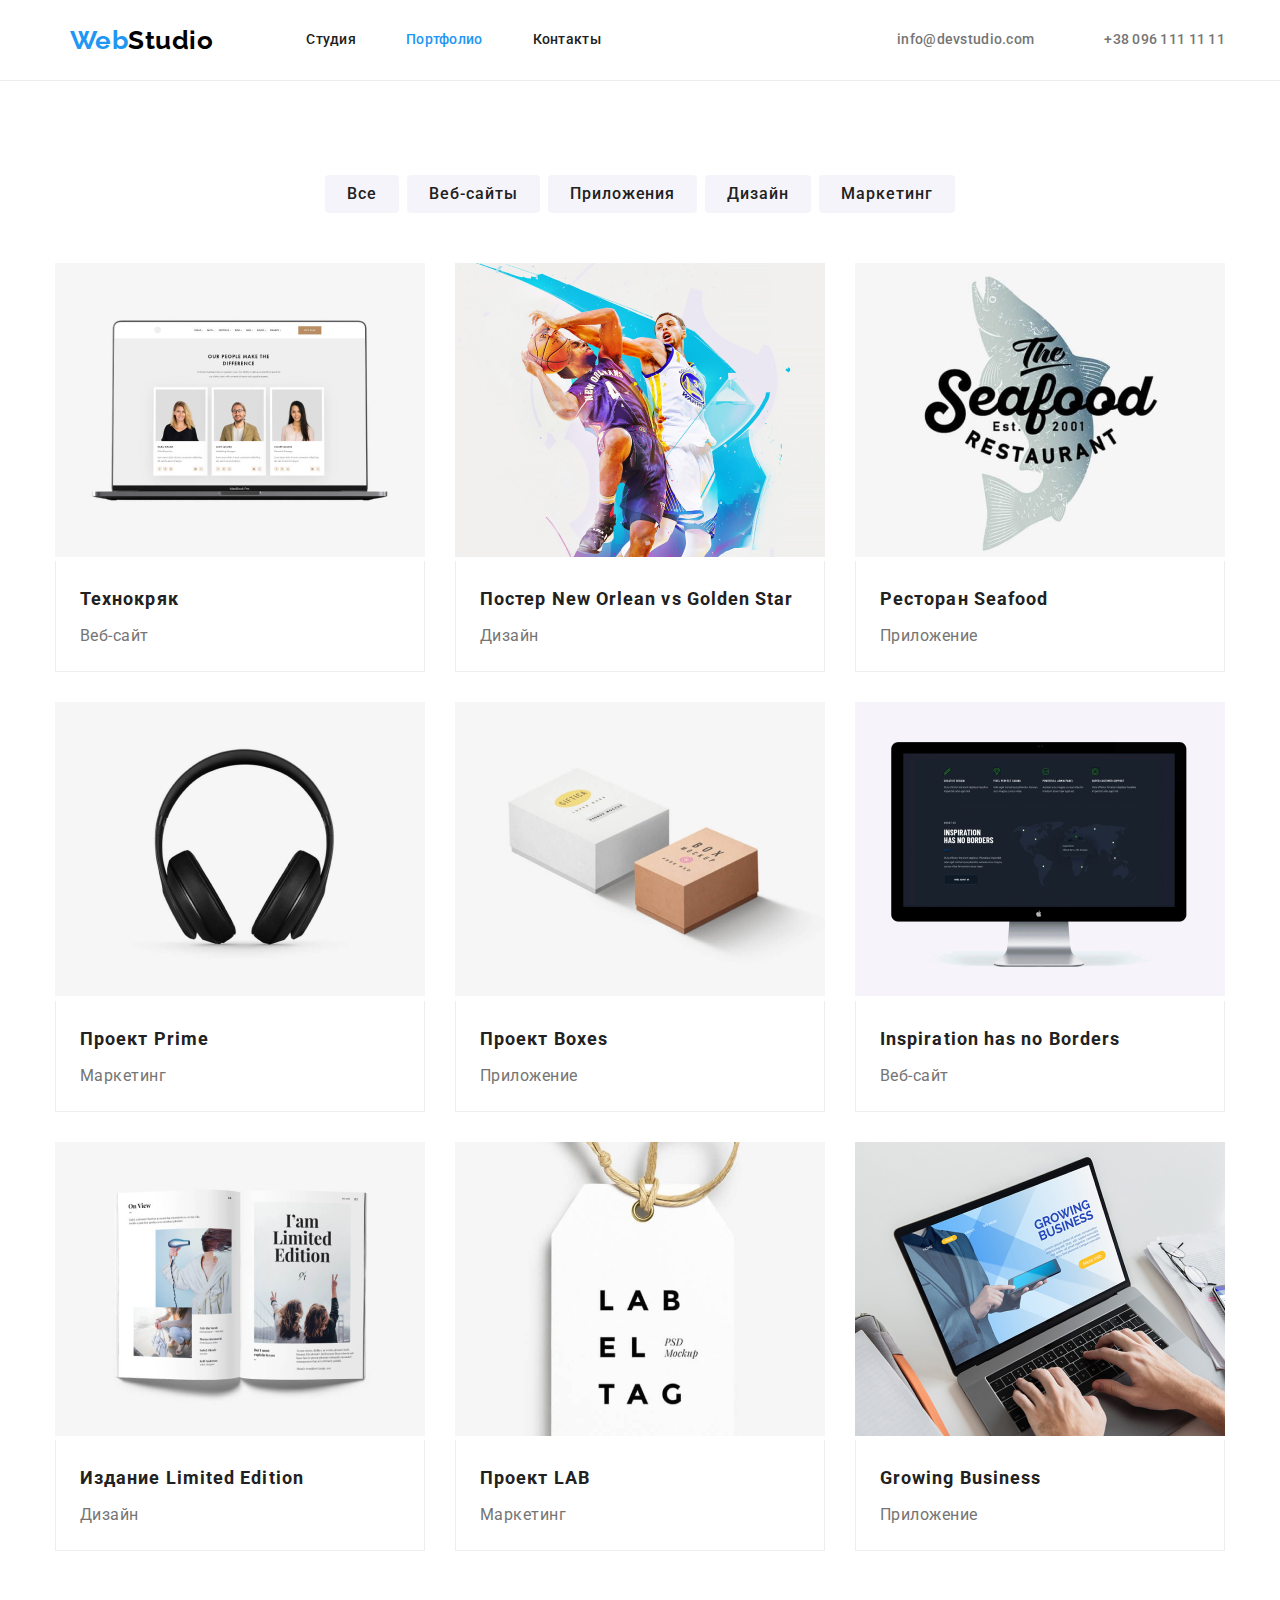
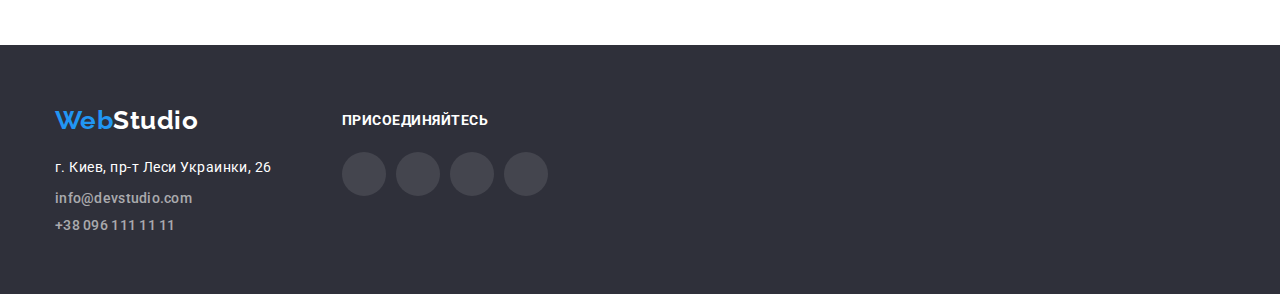
==== portfolio.html @ ff14a5ec "inital commit" ====
<!DOCTYPE html>
<html lang="ru">

<head>
  <meta charset="UTF-8" />
  <meta http-equiv="X-UA-Compatible" content="IE=edge" />
  <meta name="viewport" content="width=device-width, initial-scale=1.0" />
  <title>Portfolio</title>
  <link href="https://fonts.googleapis.com/css2?family=Raleway:wght@700&family=Roboto:wght@400;500;700;900&display=swap"
    rel="stylesheet" />
  <link rel="stylesheet"
    href="https://cdnjs.cloudflare.com/ajax/libs/modern-normalize/1.0.0/modern-normalize.min.css" />
  <link rel="stylesheet" href="./css/styles.css" />
</head>

<body>
  <header>
    <div class="header-line">
      <div class="page-header container">
        <!--main navigation-->
        <nav class="container main-nav">
          <a class="logo" href="./index.html"><span class="logo-first">Web</span><span
              class="logo-second-header">Studio</span></a>
          <ul class="site-nav list">
            <li class="item"><a href="./index.html">Студия</a></li>
            <li class="item"><a class="link current">Портфолио</a></li>
            <li class="item"><a href="">Контакты</a></li>
          </ul>
        </nav>
        <!--contact information-->
        <ul class="container contacts list">
          <li class="contact-info">
            <a class="address-link" href="mailto:info@devstudio.com">
              <svg class="address-icon">
                <use href="./images/photo-icons/sprite.svg#icon-envelope"></use>
              </svg>
              info@devstudio.com</a>
          </li>
          <li class="contact-info">
            <a class="address-link" href="tel:+380961111111">
              <svg class="address-icon-2">
                <use href="./images/photo-icons/sprite.svg#icon-smartphone"></use>
              </svg>
              +38 096 111 11 11</a>
          </li>
        </ul>
      </div>
    </div>
  </header>
  <main>
    <div class="main">
      <!--filter-->
      <section class="section">
        <div class="portfolio container">
          <h2 class="section-title visually-hidden">Фильтр</h2>
          <ul class="filter list">
            <li class="list-title">
              <button type="button" class="button filter">Все</button>
            </li>
            <li class="list-title">
              <button type="button" class="button filter">Веб-сайты</button>
            </li>
            <li class="list-title">
              <button type="button" class="button filter">Приложения</button>
            </li>
            <li class="list-title">
              <button type="button" class="button filter">Дизайн</button>
            </li>
            <li class="list-title">
              <button type="button" class="button filter">Маркетинг</button>
            </li>
          </ul>
          <!--portfolio item-->
          <h2 class="section-title visually-hidden">Портфолио</h2>
          <ul class="portfolio list">
            <li class="portfolio-item">
              <article class="cards-item">
                <a href="" class="cards-link">
                  <div class="cards-img">
                    <img src="./image/portfolio/img1.jpg" alt="фото веб-сайта" width="370" />
                    <div class="box">
                      <h3 class="list-title-portfolio">Технокряк</h3>
                      <p class="portfolio-about">Веб-сайт</p>
                    </div>
                  </div>
                </a>
              </article>
            </li>
            <li class="portfolio-item">
              <article class="cards-item">
                <a href="" class="cards-link">
                  <div class="cards-img">
                    <img src="./image/portfolio/img2.jpg" alt="два баскетболиста" width="370" />
                    <div class="box">
                      <h3 class="list-title-portfolio">
                        Постер New Orlean vs Golden Star
                      </h3>
                      <p class="portfolio-about">Дизайн</p>
                    </div>
                  </div>
                </a>
              </article>
            </li>
            <li class="portfolio-item">
              <article class="cards-item">
                <a href="" class="cards-link">
                  <div class="cards-img">
                    <img src="./image/portfolio/img3.jpg" alt="логотип ресторана" width="370" />
                    <div class="box">
                      <h3 class="list-title-portfolio">Ресторан Seafood</h3>
                      <p class="portfolio-about">Приложение</p>
                    </div>
                  </div>
                </a>
              </article>
            </li>
            <li class="portfolio-item">
              <article class="cards-item">
                <a href="" class="cards-link">
                  <div class="cards-img">
                    <img src="./image/portfolio/img4.jpg" alt="наушники" width="370" />
                    <div class="box">
                      <h3 class="list-title-portfolio">Проект Prime</h3>
                      <p class="portfolio-about">Маркетинг</p>
                    </div>
                  </div>
                </a>
              </article>
            </li>
            <li class="portfolio-item">
              <article class="cards-item">
                <a href="" class="cards-link">
                  <div class="cards-img">
                    <img src="./image/portfolio/img5.jpg" alt="две коробки" width="370" />
                    <div class="box">
                      <h3 class="list-title-portfolio">Проект Boxes</h3>
                      <p class="portfolio-about">Приложение</p>
                    </div>
                  </div>
                </a>
              </article>
            </li>
            <li class="portfolio-item">
              <article class="cards-item">
                <a href="" class="cards-link">
                  <div class="cards-img">
                    <img src="./image/portfolio/img6.jpg" alt="монитор" width="370" />
                    <div class="box">
                      <h3 class="list-title-portfolio">
                        Inspiration has no Borders
                      </h3>
                      <p class="portfolio-about">Веб-сайт</p>
                    </div>
                  </div>
                </a>
              </article>
            </li>
            <li class="portfolio-item">
              <article class="cards-item">
                <a href="" class="cards-link">
                  <div class="cards-img">
                    <img src="./image/portfolio/img7.jpg" alt="рзворот книги" width="370" />
                    <div class="box">
                      <h3 class="list-title-portfolio">
                        Издание Limited Edition
                      </h3>
                      <p class="portfolio-about">Дизайн</p>
                    </div>
                  </div>
                </a>
              </article>
            </li>
            <li class="portfolio-item">
              <article class="cards-item">
                <a href="" class="cards-link">
                  <div class="cards-img">
                    <img src="./image/portfolio/img8.jpg" alt="лейбл" width="370" />
                    <div class="box">
                      <h3 class="list-title-portfolio">Проект LAB</h3>
                      <p class="portfolio-about">Маркетинг</p>
                    </div>
                  </div>
                </a>
              </article>
            </li>
            <li class="portfolio-item">
              <article class="cards-item">
                <a href="" class="cards-link">
                  <div class="cards-img">
                    <img src="./image/portfolio/img9.jpg" alt="человек, работающий за ноутбуком" width="370" />
                    <div class="box">
                      <h3 class="list-title-portfolio">Growing Business</h3>
                      <p class="portfolio-about">Приложение</p>
                    </div>
                  </div>
                </a>
              </article>
            </li>
          </ul>
        </div>
      </section>
    </div>
  </main>
  <footer class="footer">
    <div class="footer-line">
      <div class="footer-address">
        <a class="footer-logo" href="./index.html"><span class="logo-first">Web</span><span
            class="logo-second-footer">Studio</span></a>
        <!--contacts-->
        <address class="address">
          <p class="address-text">г. Киев, пр-т Леси Украинки, 26</p>
          <ul class="list address-item">
            <li class="address-item">
              <a href="mailto:info@devstudio.com">info@devstudio.com</a>
            </li>
            <li class="address-item">
              <a href="tel:+380961111111">+38 096 111 11 11</a>
            </li>
          </ul>
        </address>
      </div>
      <div class="footer-social-icons">
        <h3 class="title-icons">ПРИСОЕДИНЯЙТЕСЬ</h3>
        <ul class="social-icons list">
          <li class="social-icons-item">
            <a href="" class="footer-social-icons-link" target="_blank" rel="noopener noreferrer">
              <svg class="footer-social-icons-svg">
                <use href="./images/photo-icons/sprite.svg#icon-instagram"></use>
              </svg>
            </a>
          </li>
          <li class="social-icons-item">
            <a href="" class="footer-social-icons-link" target="_blank" rel="noopener noreferrer">
              <svg class="footer-social-icons-svg">
                <use href="./images/photo-icons/sprite.svg#icon-twitter"></use>
              </svg>
            </a>
          </li>
          <li class="social-icons-item">
            <a href="" class="footer-social-icons-link" target="_blank" rel="noopener noreferrer">
              <svg class="footer-social-icons-svg">
                <use href="./images/photo-icons/sprite.svg#icon-facebook"></use>
              </svg>
            </a>
          </li>
          <li class="social-icons-item">
            <a href="" class="footer-social-icons-link" target="_blank" rel="noopener noreferrer">
              <svg class="footer-social-icons-svg">
                <use href="./images/photo-icons/sprite.svg#icon-linkedin"></use>
              </svg>
            </a>
          </li>
        </ul>
      </div>
    </div>
  </footer>
</body>

</html>
---- css/styles.css ----
:root {
  --title-text-color: #212121;
  --primary-text-color: #757575;
  --accent-color: #2196f3;
  --primary-white-color: #fff;
  --primary-black-color: #000;
  --primary-background-color: #2f303a;
  --secondary-backgound: #f5f4fa;
}
html {
  box-sizing: border-box;
}
*,
*::before,
*::after {
  box-sizing: inherit;
}

body {
  color: var(--primary-text-color);
  font-family: Roboto, sans-serif;
  letter-spacing: 0.03em;
}
.visually-hidden {
  position: absolute !important;
  clip: rect(1px 1px 1px 1px);
  clip: rect(1px 1px 1px 1px);
  padding: 0 !important;
  border: 0 !important;
  height: 1px !important;
  width: 1px !important;
  overflow: hidden;
}
.container {
  width: 1200px;
  padding-left: 15px;
  padding-right: 15px;
  margin-left: auto;
  margin-right: auto;
}
/* Утилит */
.list {
  padding: 0;
  margin: 0;
  list-style: none;
}
/* logo */
.logo {
  display: block;
  font-family: Raleway, cursive;
  font-weight: 700;
  font-size: 26px;
  line-height: 1.19;
  text-decoration: none;
}
.logo-first {
  color: var(--accent-color);
}
.logo-second-header {
  color: var(--primary-black-color);
}
.logo-second-footer {
  color: var(--primary-white-color);
}
/* page header */
.header-line {
  background-color: var(--primary-white-color);
}
.page-header {
  display: flex;
  background-color: var(--primary-white-color);
}

.page-header .container {
  display: flex;
  align-items: center;
  justify-content: flex-end;
}
.main-nav {
  display: flex;
  justify-content: flex-start;
}

/* site nav */
.site-nav {
  display: flex;
  margin-left: 93px;
  margin-right: 33px;
}
.site-nav .item:not(:last-child) {
  margin-right: 50px;
}
.site-nav a {
  display: block;
  padding-top: 32px;
  padding-bottom: 32px;
  color: var(--title-text-color);
  font-style: normal;
  font-weight: 500;
  font-size: 14px;
  line-height: 1.14;
  letter-spacing: 0.02em;
  text-decoration: none;
}
.site-nav a:hover,
.site-nav a:focus {
  color: var(--accent-color);
}
.site-nav.list.address > a {
  margin-bottom: 9px;
}
.site-nav .link.current {
  color: var(--accent-color);
}
.contacts {
  display: flex;
}
.address-link {
  display: flex;
  padding-top: 32px;
  padding-bottom: 32px;
  color: var(--primary-text-color);
  font-weight: 500;
  font-size: 14px;
  line-height: 1.14;
  letter-spacing: 0.02em;
  text-decoration: none;
  align-items: center;
  justify-content: center;
}
.contacts a:hover,
.contacts a:focus {
  color: var(--accent-color);
}
.contact-info:not(:last-child) {
  margin-right: 50px;
}
.address-icon {
  width: 16px;
  height: 12px;
  margin-right: 10px;
  fill: rgba(117, 117, 117, 1);
  stroke: currentColor;
}
.address-icon-2 {
  width: 10px;
  height: 16px;
  margin-right: 10px;
  fill: rgba(117, 117, 117, 1);
  stroke: currentColor;
}
.main {
  border-top: 1px solid rgba(236, 236, 236, 1);
}
/* hero */
.hero-section {
  max-width: 1600px;
  height: 600px;
  margin-right: auto;
  margin-left: auto;
  padding-top: 200px;
  padding-bottom: 200px;
  background-image: linear-gradient(
      to right,
      rgba(47, 48, 58, 0.4),
      rgba(47, 48, 58, 0.4)
    ),
    url(../images/main-page/Img-hero.jpg);
  background-color: var(--primary-background-color);
  background-size: cover;
  text-align: center;
}
.hero-title {
  margin-top: 0;
  margin-bottom: 30px;
  color: var(--primary-white-color);
  font-weight: 900;
  font-size: 44px;
  line-height: 1.36;
  letter-spacing: 0.06em;
  text-transform: uppercase;
}
/* button */
.button {
  border-radius: 4px;
  padding: 10px 32px;
  color: var(--primary-white-color);
  background-color: var(--accent-color);
  font-family: Roboto;
  font-weight: 700;
  font-size: 16px;
  line-height: 1.87;
  letter-spacing: 0.06em;
  cursor: pointer;
  border: none;
}
.button.primary {
  color: var(--primary-white-color);
  background-color: var(--accent-color);
  border-color: var(--accent-color);
  font-family: Roboto;
}
.button.filter {
  padding: 6px 22px;
  background-color: var(--secondary-backgound);
  color: var(--title-text-color);
  font-weight: 500;
  font-size: 16px;
  line-height: 1.62;
  font-family: Roboto;
}
.button.filter:hover,
.button.filter:focus {
  background-color: var(--accent-color);
  color: var(--primary-white-color);
  border-color: var(--accent-color);
  box-shadow: 0px 2px 2px 0px rgba(0, 0, 0, 0.12);
  box-shadow: 0px 1px 2px 0px rgba(0, 0, 0, 0.08);
  box-shadow: 0px 3px 1px 0px rgba(0, 0, 0, 0.1);
}
/* section */
.section {
  padding-top: 94px;
  padding-bottom: 94px;
  justify-content: center;
}
.section-employments {
  padding-top: 0;
  padding-bottom: 94px;
}
.section.team {
  padding-top: 94px;
  padding-bottom: 94px;
  margin-bottom: 0;
  background-color: var(--secondary-backgound);
}
.title {
  margin-top: 0;
  margin-bottom: 10px;
}
.section-title {
  margin-top: 0;
  color: var(--title-text-color);
  font-weight: 700;
  font-size: 36px;
  line-height: 1.17;
  text-align: center;
  margin-bottom: 50px;
}
/* skills */
.skills .title {
  color: var(--title-text-color);
  font-weight: 700;
  font-size: 14px;
  line-height: 1.14;
  text-transform: uppercase;
}
.necessary-skills {
  font-size: 14px;
  line-height: 1.71;
}
.skills {
  display: flex;
}
.skills p {
  margin-top: 0;
  margin-bottom: 0;
}
.skills-item {
  width: 270px;
}
.skills-item:not(:last-child) {
  margin-right: 30px;
}
.skills-item-img {
  display: flex;
  justify-content: center;
  align-items: center;
  width: 270px;
  height: 120px;
  margin-bottom: 30px;
  background-color: var(--secondary-backgound);
  border-radius: 4px;
}
.skills-item-svg {
  color: var(--title-text-color);
}
/* emplouments*/
.employments {
  display: flex;
  justify-content: center;
}
.employments-item:not(:last-child) {
  margin-right: 30px;
  width: 370px;
}
/* team */
.team-about {
  margin-bottom: 16px;
  font-size: 16px;
  line-height: 1.19;
}
.list-title {
  margin-top: 0;
  color: var(--title-text-color);
  font-weight: 500;
  font-size: 16px;
  line-height: 1.19;
}
.team .list {
  display: flex;
  justify-content: center;
}
.team-item:not(:last-child) {
  margin-right: 30px;
}
.team-item {
  background-color: var(--primary-white-color);
  box-shadow: 0px 4px 4px 0px rgba(0, 0, 0, 0.25);
}
.team-text {
  padding: 30px;
  text-align: center;
}
.social-icons {
  display: inline-flex;
}
.social-icons-item:not(:last-child) {
  margin-right: 10px;
}
.social-icons-link {
  display: flex;
  align-items: center;
  justify-content: center;
  width: 44px;
  height: 44px;
  border-radius: 50%;
  background-color: var(--primary-white-color);
}
.social-icons-link:hover .social-icons-svg,
.social-icons-link:focus .social-icons-svg {
  width: 20px;
  height: 20px;
  fill: rgba(255, 255, 255, 1);
  background: rgba(33, 150, 243, 1);
}
.social-icons-link:hover,
.social-icons-link:focus {
  width: 44px;
  height: 44px;
  border-radius: 50%;
  background: rgba(33, 150, 243, 1);
}
.social-icons-svg {
  width: 20px;
  height: 20px;
  fill: #afb1b8;
}

/* our clients */
.our-clients {
  display: flex;
  align-items: center;
  justify-content: center;
}
.our-clients-item {
  width: 170px;
  height: 92px;
  border: 1px solid #afb1b8;
  border-radius: 4px;
}
.our-clients-position {
  display: flex;
  justify-content: center;
  align-items: center;
  width: 170px;
  height: 92px;
}
.our-clients-svg {
  width: 106px;
  height: 60px;
  fill: rgba(175, 177, 184, 1);
}
.our-clients-item:not(:last-child) {
  margin-right: 30px;
}
.our-clients-position:hover .our-clients-svg,
.our-clients-position:focus .our-clients-svg {
  fill: rgba(33, 150, 243, 1);
}
.our-clients-position:hover {
  border: 1px solid rgba(33, 150, 243, 1);
}
/* footer nav */
.footer-logo {
  display: block;
  margin-bottom: 20px;
  font-family: Raleway, cursive;
  font-weight: 700;
  font-size: 26px;
  line-height: 1.19;
  text-decoration: none;
}
.address-text {
  color: var(--primary-white-color);
  font-style: normal;
  margin-top: 20px;
  margin-bottom: 9px;
  font-family: Roboto;
  font-size: 14px;
  line-height: 1.7;
}
.address a {
  padding-top: 0;
  padding-bottom: 0pt;
  margin-left: 0;
  color: rgba(255, 255, 255, 0.6);
  font-style: normal;
  font-weight: 500;
  font-size: 14px;
  line-height: 1.14;
  letter-spacing: 0.02em;
  text-decoration: none;
}
.address-item:not(:last-child) {
  margin-bottom: 9px;
}
.address a:hover,
.address a:focus {
  color: var(--accent-color);
}
.footer {
  background-color: var(--primary-background-color);
}
.footer-line {
  width: 1200px;
  padding-left: 15px;
  padding-right: 15px;
  padding-top: 60px;
  padding-bottom: 60px;
  margin-right: auto;
  margin-left: auto;
  display: flex;
}
.footer-address {
  margin-right: 70px;
}
.title-icons {
  margin-top: 0;
  margin-bottom: 20px;
  padding-top: 8px;
  padding-bottom: 3px;
  font-weight: bold;
  font-size: 14px;
  line-height: 1.14;
  text-transform: uppercase;
  color: var(--primary-white-color);
}
.footer-social-icons-svg {
  width: 20px;
  height: 20px;
  fill: var(--primary-white-color);
}
.footer-social-icons-link {
  display: flex;
  align-items: center;
  justify-content: center;
  width: 44px;
  height: 44px;
  border-radius: 50%;
  background-color: rgba(255, 255, 255, 0.1);
}
.footer-social-icons-link:hover .footer-social-icons-svg,
.footer-social-icons-link:focus .footer-social-icons-svg {
  width: 20px;
  height: 20px;
  fill: rgba(255, 255, 255, 1);
  background: rgba(33, 150, 243, 1);
}
.footer-social-icons-link:hover,
.footer-social-icons-link:focus {
  width: 44px;
  height: 44px;
  border-radius: 50%;
  background: rgba(33, 150, 243, 1);
}

/* portfolio */
.list-title-portfolio {
  color: var(--title-text-color);
  font-weight: 700;
  font-size: 18px;
  line-height: 2;
  letter-spacing: 0.06em;
}
.portfolio-about {
  font-size: 16px;
  line-height: 1.87;
  color: var(--primary-text-color);
}
.section.portfolio {
  margin-bottom: 94px;
  background-color: #e5e5e5;
}
.filter.list {
  display: flex;
  margin-bottom: 50px;
}
.filter.list .list-title:not(:last-child) {
  margin-right: 8px;
}

.portfolio.list img {
  margin-bottom: 0px;
}
.portfolio.list h3 {
  margin-top: 0;
  margin-bottom: 4px;
}
.portfolio.list p {
  margin-top: 0;
  margin-bottom: 0;
}
.portfolio {
  display: flex;
  flex-wrap: wrap;
  justify-content: center;
}
.cards-item {
}
.cards-link {
  display: inline-block;
  text-decoration: none;
}
.cards-img {
}
.portfolio-item {
  width: 370px;
  margin-right: 30px;
  margin-bottom: 30px;
}
.cards-link:hover,
.cards-link:focus {
  box-shadow: 0px 4px 4px 0px rgba(0, 0, 0, 0.25);
}
.portfolio-item:nth-child(3n) {
  margin-right: 0;
}
.portfolio-item:nth-last-child(-n + 3) {
  margin-bottom: 0;
}
.box {
  border-bottom: 1px solid rgba(238, 238, 238, 1);
  border-left: 1px solid rgba(238, 238, 238, 1);
  border-right: 1px solid rgba(238, 238, 238, 1);
  box-sizing: border-box;
  padding: 20px 24px;
}
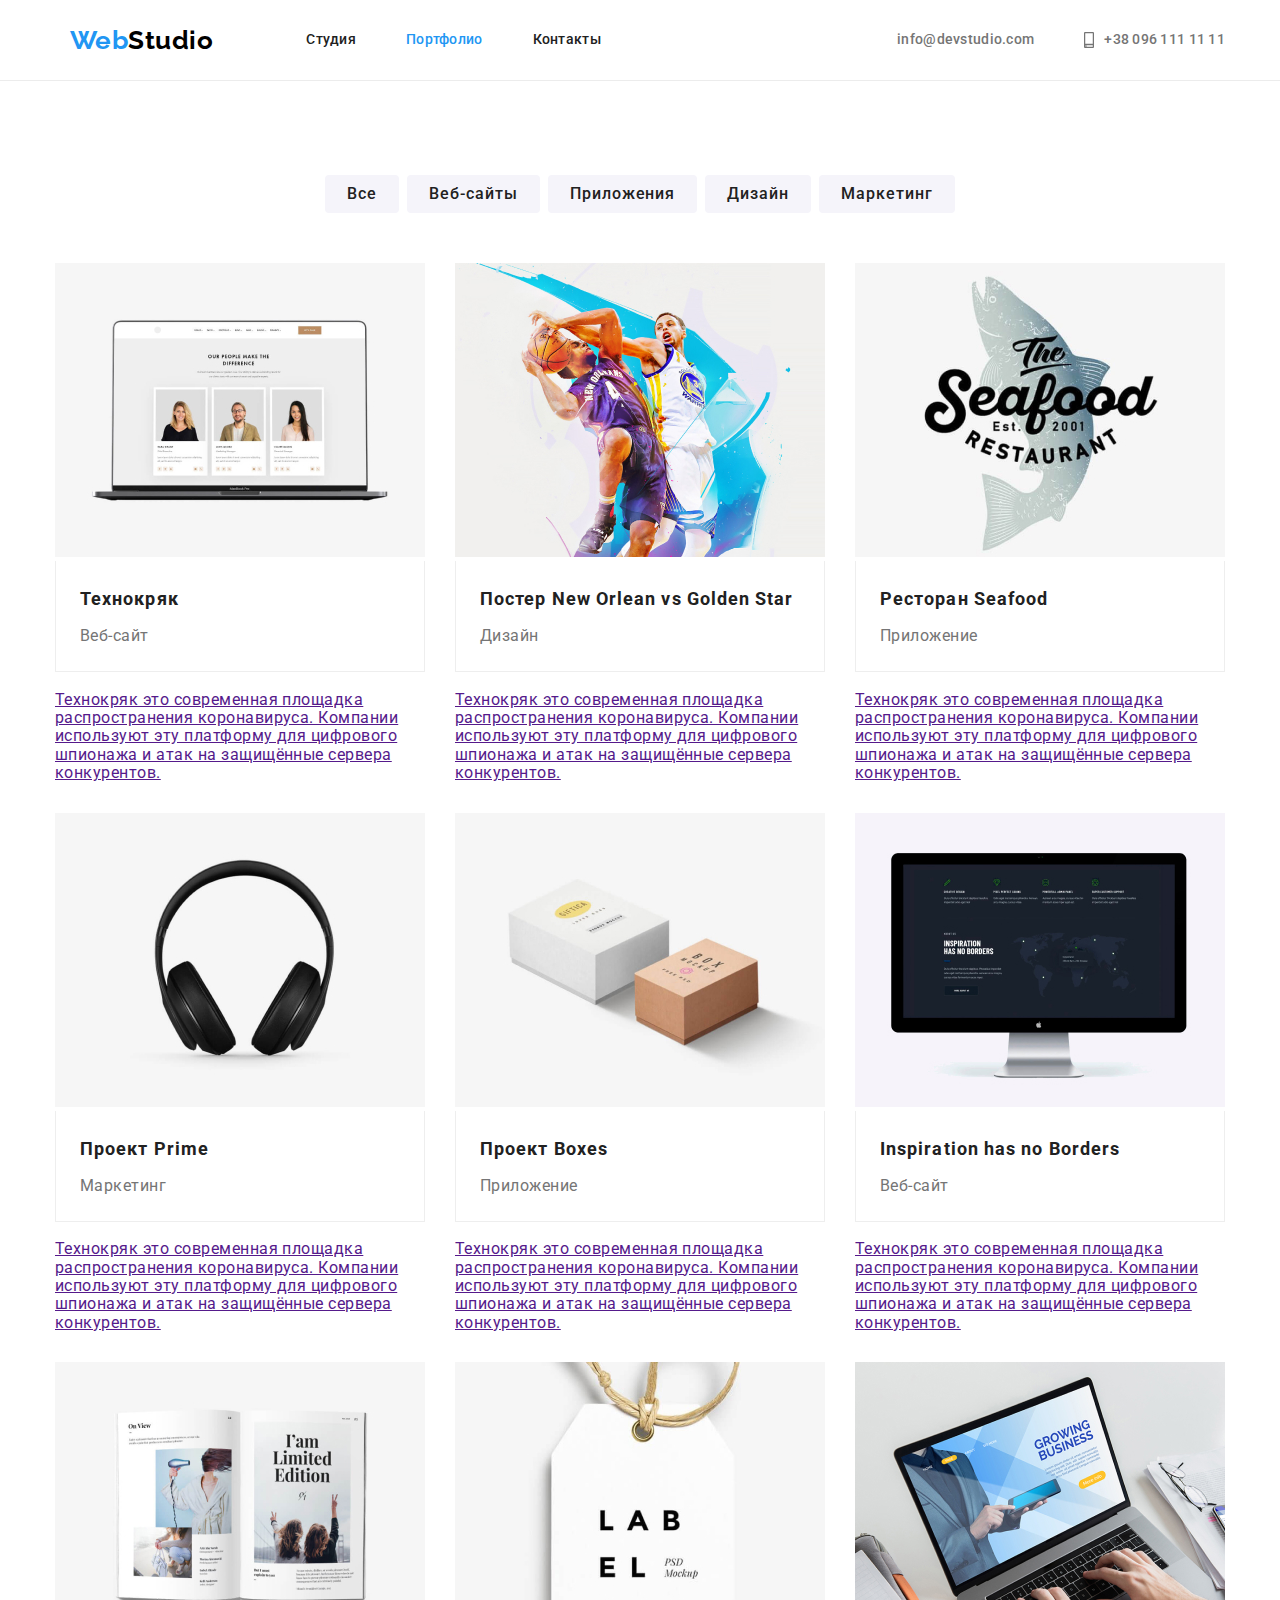
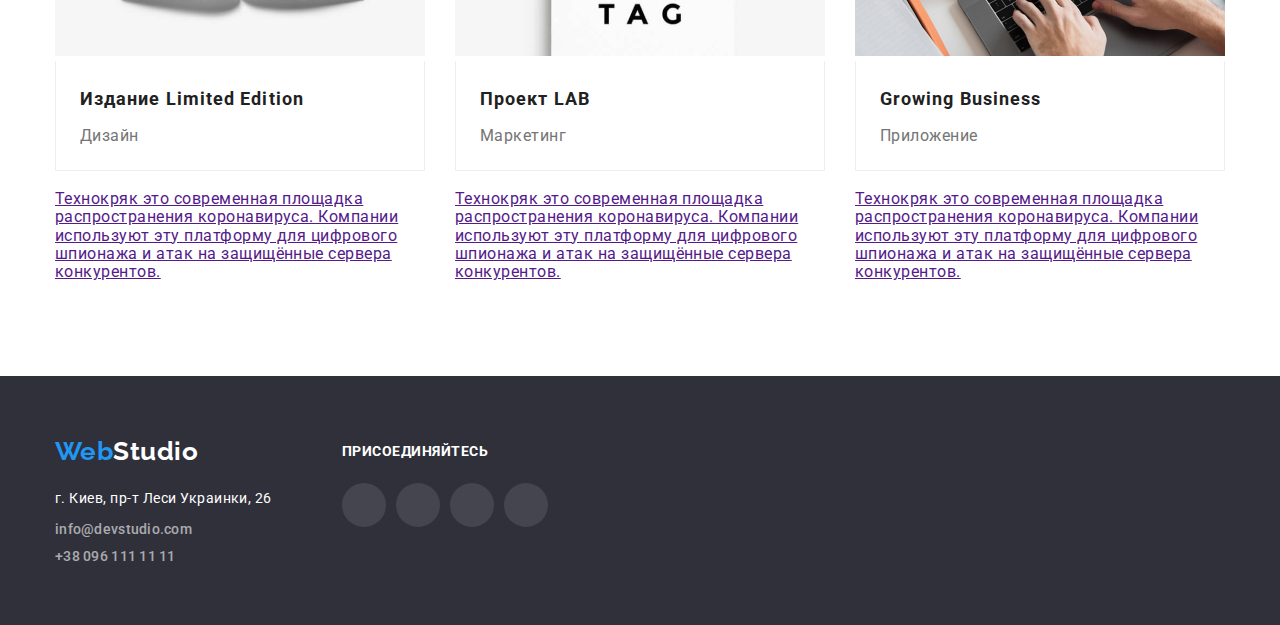
==== commit f10b5e7b: "commit" ====
--- a/portfolio.html
+++ b/portfolio.html
@@ -32,14 +32,14 @@
           <li class="contact-info">
             <a class="address-link" href="mailto:info@devstudio.com">
               <svg class="address-icon">
-                <use href="./images/photo-icons/sprite.svg#icon-envelope"></use>
+                <use href="./image/photo-icons/sprite.svg#icon-envelope"></use>
               </svg>
               info@devstudio.com</a>
           </li>
           <li class="contact-info">
             <a class="address-link" href="tel:+380961111111">
               <svg class="address-icon-2">
-                <use href="./images/photo-icons/sprite.svg#icon-smartphone"></use>
+                <use href="./image/photo-icons/sprite.svg#icon-smartphone"></use>
               </svg>
               +38 096 111 11 11</a>
           </li>
@@ -75,30 +75,54 @@
           <ul class="portfolio list">
             <li class="portfolio-item">
               <article class="cards-item">
-                <a href="" class="cards-link">
-                  <div class="cards-img">
-                    <img src="./image/portfolio/img1.jpg" alt="фото веб-сайта" width="370" />
+                <div class="article">
+                  <a href="" class="cards-link">
+                    <div class="cards-img">
+                      <img src="./image/portfolio/img1.jpg" alt="фото веб-сайта" width="370" />
+                    </div>
                     <div class="box">
                       <h3 class="list-title-portfolio">Технокряк</h3>
                       <p class="portfolio-about">Веб-сайт</p>
                     </div>
-                  </div>
-                </a>
-              </article>
-            </li>
-            <li class="portfolio-item">
-              <article class="cards-item">
-                <a href="" class="cards-link">
-                  <div class="cards-img">
-                    <img src="./image/portfolio/img2.jpg" alt="два баскетболиста" width="370" />
+                    <div class="portfolio-about-discription">
+                      <a href="" class="portfolio-about-link">
+                        <p class="portfolio-about-text">
+                          Технокряк это современная площадка распространения
+                          коронавируса. Компании используют эту платформу для
+                          цифрового шпионажа и атак на защищённые сервера
+                          конкурентов.
+                        </p>
+                      </a>
+                    </div>
+                  </a>
+                </div>
+              </article>
+            </li>
+            <li class="portfolio-item">
+              <article class="cards-item">
+                <div class="article">
+                  <a href="" class="cards-link">
+                    <div class="cards-img">
+                      <img src="./image/portfolio/img2.jpg" alt="два баскетболиста" width="370" />
+                    </div>
                     <div class="box">
                       <h3 class="list-title-portfolio">
                         Постер New Orlean vs Golden Star
                       </h3>
                       <p class="portfolio-about">Дизайн</p>
                     </div>
-                  </div>
-                </a>
+                    <div class="portfolio-about-discription">
+                      <a href="" class="portfolio-about-link">
+                        <p class="portfolio-about-text">
+                          Технокряк это современная площадка распространения
+                          коронавируса. Компании используют эту платформу для
+                          цифрового шпионажа и атак на защищённые сервера
+                          конкурентов.
+                        </p>
+                      </a>
+                    </div>
+                  </a>
+                </div>
               </article>
             </li>
             <li class="portfolio-item">
@@ -106,10 +130,20 @@
                 <a href="" class="cards-link">
                   <div class="cards-img">
                     <img src="./image/portfolio/img3.jpg" alt="логотип ресторана" width="370" />
-                    <div class="box">
-                      <h3 class="list-title-portfolio">Ресторан Seafood</h3>
-                      <p class="portfolio-about">Приложение</p>
-                    </div>
+                  </div>
+                  <div class="box">
+                    <h3 class="list-title-portfolio">Ресторан Seafood</h3>
+                    <p class="portfolio-about">Приложение</p>
+                  </div>
+                  <div class="portfolio-about-discription">
+                    <a href="" class="portfolio-about-link">
+                      <p class="portfolio-about-text">
+                        Технокряк это современная площадка распространения
+                        коронавируса. Компании используют эту платформу для
+                        цифрового шпионажа и атак на защищённые сервера
+                        конкурентов.
+                      </p>
+                    </a>
                   </div>
                 </a>
               </article>
@@ -119,10 +153,20 @@
                 <a href="" class="cards-link">
                   <div class="cards-img">
                     <img src="./image/portfolio/img4.jpg" alt="наушники" width="370" />
-                    <div class="box">
-                      <h3 class="list-title-portfolio">Проект Prime</h3>
-                      <p class="portfolio-about">Маркетинг</p>
-                    </div>
+                  </div>
+                  <div class="box">
+                    <h3 class="list-title-portfolio">Проект Prime</h3>
+                    <p class="portfolio-about">Маркетинг</p>
+                  </div>
+                  <div class="portfolio-about-discription">
+                    <a href="" class="portfolio-about-link">
+                      <p class="portfolio-about-text">
+                        Технокряк это современная площадка распространения
+                        коронавируса. Компании используют эту платформу для
+                        цифрового шпионажа и атак на защищённые сервера
+                        конкурентов.
+                      </p>
+                    </a>
                   </div>
                 </a>
               </article>
@@ -132,10 +176,20 @@
                 <a href="" class="cards-link">
                   <div class="cards-img">
                     <img src="./image/portfolio/img5.jpg" alt="две коробки" width="370" />
-                    <div class="box">
-                      <h3 class="list-title-portfolio">Проект Boxes</h3>
-                      <p class="portfolio-about">Приложение</p>
-                    </div>
+                  </div>
+                  <div class="box">
+                    <h3 class="list-title-portfolio">Проект Boxes</h3>
+                    <p class="portfolio-about">Приложение</p>
+                  </div>
+                  <div class="portfolio-about-discription">
+                    <a href="" class="portfolio-about-link">
+                      <p class="portfolio-about-text">
+                        Технокряк это современная площадка распространения
+                        коронавируса. Компании используют эту платформу для
+                        цифрового шпионажа и атак на защищённые сервера
+                        конкурентов.
+                      </p>
+                    </a>
                   </div>
                 </a>
               </article>
@@ -145,12 +199,22 @@
                 <a href="" class="cards-link">
                   <div class="cards-img">
                     <img src="./image/portfolio/img6.jpg" alt="монитор" width="370" />
-                    <div class="box">
-                      <h3 class="list-title-portfolio">
-                        Inspiration has no Borders
-                      </h3>
-                      <p class="portfolio-about">Веб-сайт</p>
-                    </div>
+                  </div>
+                  <div class="box">
+                    <h3 class="list-title-portfolio">
+                      Inspiration has no Borders
+                    </h3>
+                    <p class="portfolio-about">Веб-сайт</p>
+                  </div>
+                  <div class="portfolio-about-discription">
+                    <a href="" class="portfolio-about-link">
+                      <p class="portfolio-about-text">
+                        Технокряк это современная площадка распространения
+                        коронавируса. Компании используют эту платформу для
+                        цифрового шпионажа и атак на защищённые сервера
+                        конкурентов.
+                      </p>
+                    </a>
                   </div>
                 </a>
               </article>
@@ -160,12 +224,22 @@
                 <a href="" class="cards-link">
                   <div class="cards-img">
                     <img src="./image/portfolio/img7.jpg" alt="рзворот книги" width="370" />
-                    <div class="box">
-                      <h3 class="list-title-portfolio">
-                        Издание Limited Edition
-                      </h3>
-                      <p class="portfolio-about">Дизайн</p>
-                    </div>
+                  </div>
+                  <div class="box">
+                    <h3 class="list-title-portfolio">
+                      Издание Limited Edition
+                    </h3>
+                    <p class="portfolio-about">Дизайн</p>
+                  </div>
+                  <div class="portfolio-about-discription">
+                    <a href="" class="portfolio-about-link">
+                      <p class="portfolio-about-text">
+                        Технокряк это современная площадка распространения
+                        коронавируса. Компании используют эту платформу для
+                        цифрового шпионажа и атак на защищённые сервера
+                        конкурентов.
+                      </p>
+                    </a>
                   </div>
                 </a>
               </article>
@@ -175,10 +249,20 @@
                 <a href="" class="cards-link">
                   <div class="cards-img">
                     <img src="./image/portfolio/img8.jpg" alt="лейбл" width="370" />
-                    <div class="box">
-                      <h3 class="list-title-portfolio">Проект LAB</h3>
-                      <p class="portfolio-about">Маркетинг</p>
-                    </div>
+                  </div>
+                  <div class="box">
+                    <h3 class="list-title-portfolio">Проект LAB</h3>
+                    <p class="portfolio-about">Маркетинг</p>
+                  </div>
+                  <div class="portfolio-about-discription">
+                    <a href="" class="portfolio-about-link">
+                      <p class="portfolio-about-text">
+                        Технокряк это современная площадка распространения
+                        коронавируса. Компании используют эту платформу для
+                        цифрового шпионажа и атак на защищённые сервера
+                        конкурентов.
+                      </p>
+                    </a>
                   </div>
                 </a>
               </article>
@@ -188,10 +272,20 @@
                 <a href="" class="cards-link">
                   <div class="cards-img">
                     <img src="./image/portfolio/img9.jpg" alt="человек, работающий за ноутбуком" width="370" />
-                    <div class="box">
-                      <h3 class="list-title-portfolio">Growing Business</h3>
-                      <p class="portfolio-about">Приложение</p>
-                    </div>
+                  </div>
+                  <div class="box">
+                    <h3 class="list-title-portfolio">Growing Business</h3>
+                    <p class="portfolio-about">Приложение</p>
+                  </div>
+                  <div class="portfolio-about-discription">
+                    <a href="" class="portfolio-about-link">
+                      <p class="portfolio-about-text">
+                        Технокряк это современная площадка распространения
+                        коронавируса. Компании используют эту платформу для
+                        цифрового шпионажа и атак на защищённые сервера
+                        конкурентов.
+                      </p>
+                    </a>
                   </div>
                 </a>
               </article>
@@ -225,28 +319,28 @@
           <li class="social-icons-item">
             <a href="" class="footer-social-icons-link" target="_blank" rel="noopener noreferrer">
               <svg class="footer-social-icons-svg">
-                <use href="./images/photo-icons/sprite.svg#icon-instagram"></use>
+                <use href="./image/photo-icons/sprite.svg#icon-instagram"></use>
               </svg>
             </a>
           </li>
           <li class="social-icons-item">
             <a href="" class="footer-social-icons-link" target="_blank" rel="noopener noreferrer">
               <svg class="footer-social-icons-svg">
-                <use href="./images/photo-icons/sprite.svg#icon-twitter"></use>
+                <use href="./image/photo-icons/sprite.svg#icon-twitter"></use>
               </svg>
             </a>
           </li>
           <li class="social-icons-item">
             <a href="" class="footer-social-icons-link" target="_blank" rel="noopener noreferrer">
               <svg class="footer-social-icons-svg">
-                <use href="./images/photo-icons/sprite.svg#icon-facebook"></use>
+                <use href="./image/photo-icons/sprite.svg#icon-facebook"></use>
               </svg>
             </a>
           </li>
           <li class="social-icons-item">
             <a href="" class="footer-social-icons-link" target="_blank" rel="noopener noreferrer">
               <svg class="footer-social-icons-svg">
-                <use href="./images/photo-icons/sprite.svg#icon-linkedin"></use>
+                <use href="./image/photo-icons/sprite.svg#icon-linkedin"></use>
               </svg>
             </a>
           </li>
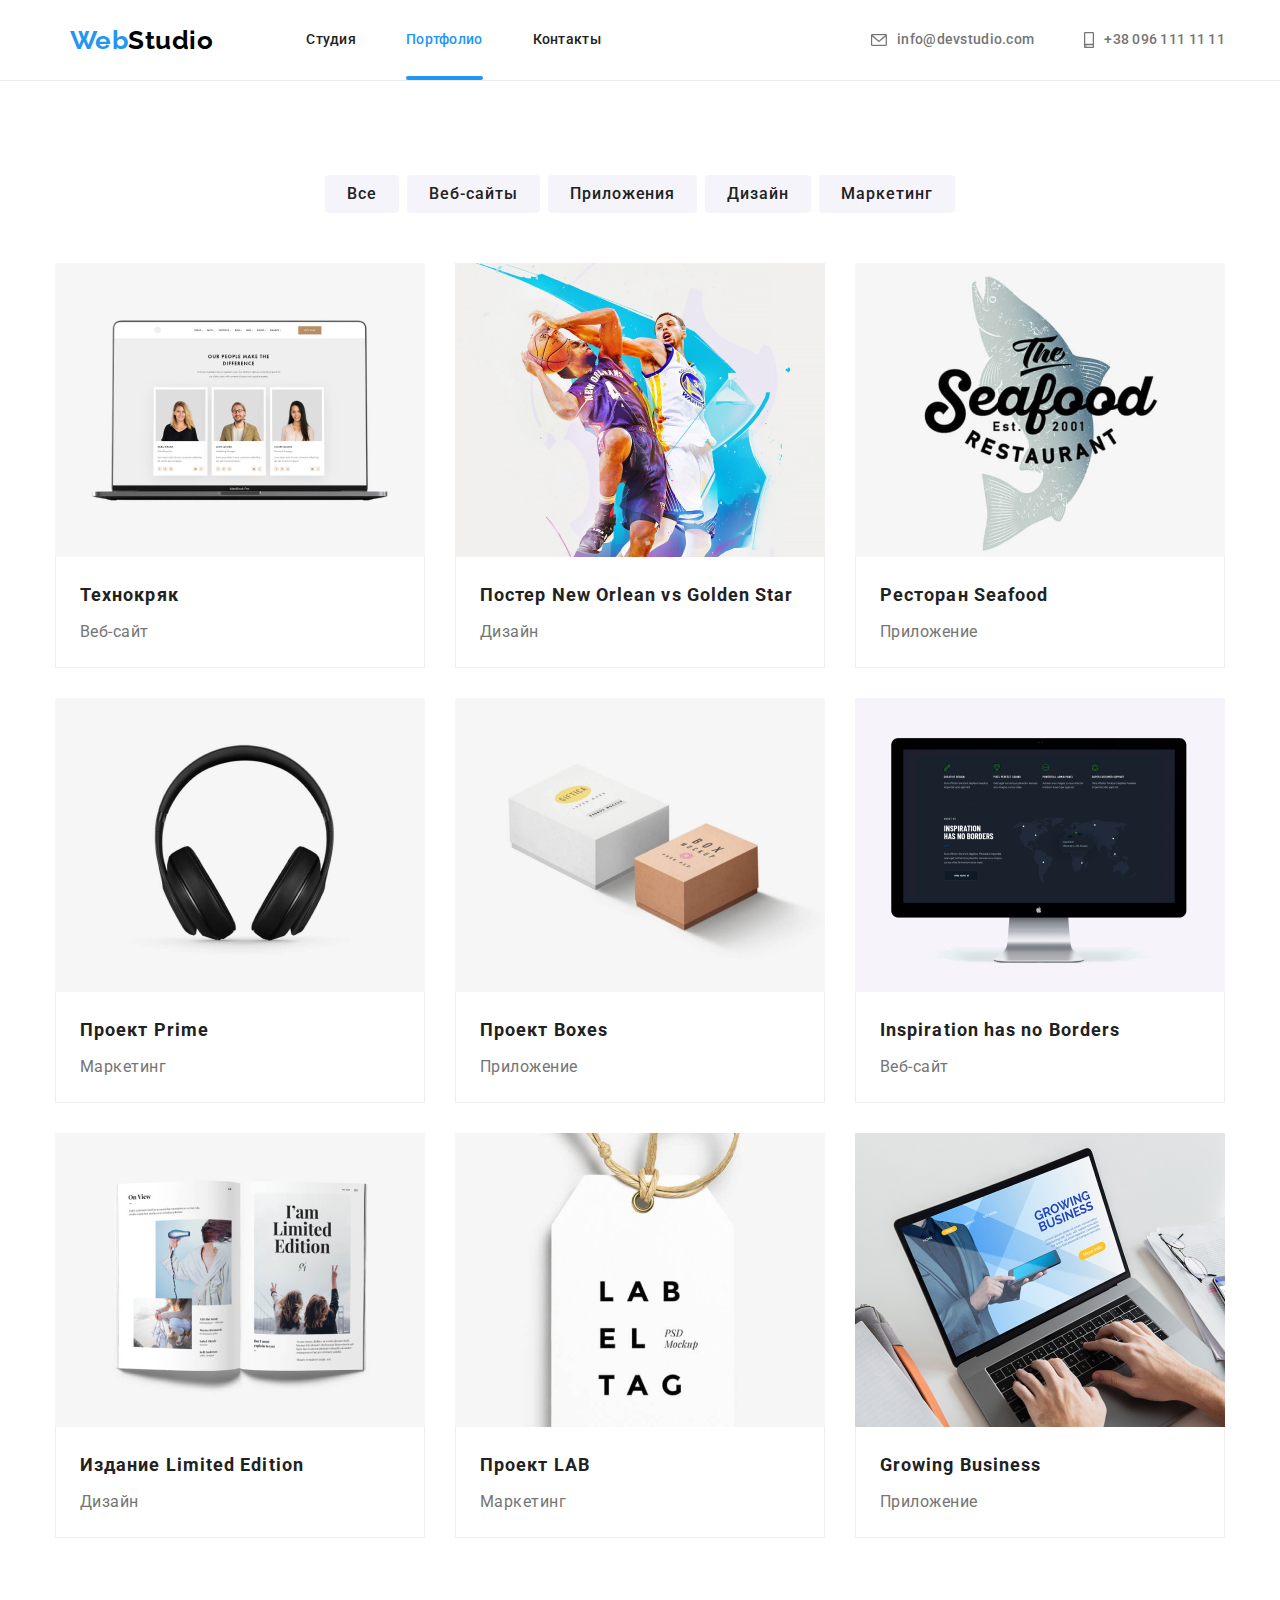
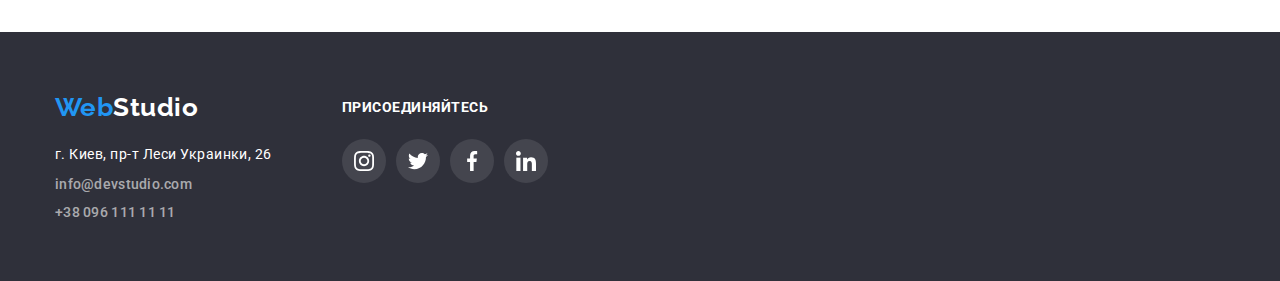
==== commit eb177a12: "commit sprite 2" ====
--- a/portfolio.html
+++ b/portfolio.html
@@ -32,7 +32,7 @@
           <li class="contact-info">
             <a class="address-link" href="mailto:info@devstudio.com">
               <svg class="address-icon">
-                <use href="./image/photo-icons/sprite.svg#icon-envelope"></use>
+                <use href="./image/photo-icons/sprite.svg#icon-envelope-hover"></use>
               </svg>
               info@devstudio.com</a>
           </li>
@@ -319,28 +319,28 @@
           <li class="social-icons-item">
             <a href="" class="footer-social-icons-link" target="_blank" rel="noopener noreferrer">
               <svg class="footer-social-icons-svg">
-                <use href="./image/photo-icons/sprite.svg#icon-instagram"></use>
+                <use href="./image/photo-icons/sprite.svg#icon-instagram-2"></use>
               </svg>
             </a>
           </li>
           <li class="social-icons-item">
             <a href="" class="footer-social-icons-link" target="_blank" rel="noopener noreferrer">
               <svg class="footer-social-icons-svg">
-                <use href="./image/photo-icons/sprite.svg#icon-twitter"></use>
+                <use href="./image/photo-icons/sprite.svg#icon-twitter-1"></use>
               </svg>
             </a>
           </li>
           <li class="social-icons-item">
             <a href="" class="footer-social-icons-link" target="_blank" rel="noopener noreferrer">
               <svg class="footer-social-icons-svg">
-                <use href="./image/photo-icons/sprite.svg#icon-facebook"></use>
+                <use href="./image/photo-icons/sprite.svg#icon-facebook-1"></use>
               </svg>
             </a>
           </li>
           <li class="social-icons-item">
             <a href="" class="footer-social-icons-link" target="_blank" rel="noopener noreferrer">
               <svg class="footer-social-icons-svg">
-                <use href="./image/photo-icons/sprite.svg#icon-linkedin"></use>
+                <use href="./image/photo-icons/sprite.svg#icon-linkedin-1"></use>
               </svg>
             </a>
           </li>
--- a/css/styles.css
+++ b/css/styles.css
@@ -101,6 +101,7 @@
   line-height: 1.14;
   letter-spacing: 0.02em;
   text-decoration: none;
+  transition: color 250ms cubic-bezier(0.4, 0, 0.2, 1);
 }
 .site-nav a:hover,
 .site-nav a:focus {
@@ -111,6 +112,20 @@
 }
 .site-nav .link.current {
   color: var(--accent-color);
+}
+.link.current {
+  position: relative;
+}
+.link.current::after {
+  content: "";
+  position: absolute;
+  bottom: 0;
+  left: 0;
+  display: block;
+  width: 100%;
+  height: 4px;
+  background-color: var(--accent-color);
+  border-radius: 2px;
 }
 .contacts {
   display: flex;
@@ -127,6 +142,9 @@
   text-decoration: none;
   align-items: center;
   justify-content: center;
+}
+.contacts a {
+  transition: color 250ms cubic-bezier(0.4, 0, 0.2, 1);
 }
 .contacts a:hover,
 .contacts a:focus {
@@ -165,7 +183,7 @@
       rgba(47, 48, 58, 0.4),
       rgba(47, 48, 58, 0.4)
     ),
-    url(../images/main-page/Img-hero.jpg);
+    url(../image/studia/Img-01.jpg);
   background-color: var(--primary-background-color);
   background-size: cover;
   text-align: center;
@@ -194,6 +212,27 @@
   cursor: pointer;
   border: none;
 }
+.button-close-imput {
+  position: relative;
+}
+.button-close {
+  position: absolute;
+  top: 8px;
+  right: 8px;
+  display: flex;
+  align-items: center;
+  justify-content: center;
+  box-sizing: border-box;
+  border: 1px solid rgba(0, 0, 0, 0.1);
+  border-radius: 50%;
+  width: 30px;
+  height: 30px;
+  background-color: var(--primary-white-color);
+}
+.button-close-svg {
+  fill: var(--primary-black-color);
+  cursor: pointer;
+}
 .button.primary {
   color: var(--primary-white-color);
   background-color: var(--accent-color);
@@ -208,6 +247,7 @@
   font-size: 16px;
   line-height: 1.62;
   font-family: Roboto;
+  transition: background-color 250ms cubic-bezier(0.4, 0, 0.2, 1);
 }
 .button.filter:hover,
 .button.filter:focus {
@@ -294,6 +334,29 @@
   margin-right: 30px;
   width: 370px;
 }
+.employments-item {
+  display: flex;
+  position: relative;
+}
+.employments-about {
+  display: flex;
+  justify-content: center;
+  align-items: center;
+  position: absolute;
+  bottom: 0;
+  left: 0;
+  width: 100%;
+  height: 70px;
+  background: rgba(47, 48, 58, 0.8);
+}
+.employments-about-text {
+  font-weight: bold;
+  font-size: 14px;
+  line-height: 1.14;
+  text-align: center;
+  text-transform: uppercase;
+  color: var(--primary-white-color);
+}
 /* team */
 .team-about {
   margin-bottom: 16px;
@@ -336,6 +399,7 @@
   height: 44px;
   border-radius: 50%;
   background-color: var(--primary-white-color);
+  transition: background-color 250ms cubic-bezier(0.4, 0, 0.2, 1);
 }
 .social-icons-link:hover .social-icons-svg,
 .social-icons-link:focus .social-icons-svg {
@@ -351,6 +415,9 @@
   border-radius: 50%;
   background: rgba(33, 150, 243, 1);
 }
+.social-icons-link .social-icons-svg {
+  transition: transform 250ms cubic-bezier(0.4, 0, 0.2, 1);
+}
 .social-icons-svg {
   width: 20px;
   height: 20px;
@@ -375,11 +442,13 @@
   align-items: center;
   width: 170px;
   height: 92px;
+  transition: transform 250ms cubic-bezier(0.4, 0, 0.2, 1);
 }
 .our-clients-svg {
   width: 106px;
   height: 60px;
   fill: rgba(175, 177, 184, 1);
+  transition: fill 250ms cubic-bezier(0.4, 0, 0.2, 1);
 }
 .our-clients-item:not(:last-child) {
   margin-right: 30px;
@@ -390,6 +459,7 @@
 }
 .our-clients-position:hover {
   border: 1px solid rgba(33, 150, 243, 1);
+  border-radius: 4px;
 }
 /* footer nav */
 .footer-logo {
@@ -421,6 +491,7 @@
   line-height: 1.14;
   letter-spacing: 0.02em;
   text-decoration: none;
+  transition: color 250ms cubic-bezier(0.4, 0, 0.2, 1);
 }
 .address-item:not(:last-child) {
   margin-bottom: 9px;
@@ -469,23 +540,31 @@
   height: 44px;
   border-radius: 50%;
   background-color: rgba(255, 255, 255, 0.1);
-}
+  transition: background-color 250ms cubic-bezier(0.4, 0, 0.2, 1);
+}
+.footer-social-icons-link .footer-social-icons-svg {
+  transition: background-color 250ms cubic-bezier(0.4, 0, 0.2, 1);
+}
+
 .footer-social-icons-link:hover .footer-social-icons-svg,
 .footer-social-icons-link:focus .footer-social-icons-svg {
   width: 20px;
   height: 20px;
   fill: rgba(255, 255, 255, 1);
-  background: rgba(33, 150, 243, 1);
+  background-color: rgba(33, 150, 243, 1);
 }
 .footer-social-icons-link:hover,
 .footer-social-icons-link:focus {
   width: 44px;
   height: 44px;
   border-radius: 50%;
-  background: rgba(33, 150, 243, 1);
+  background-color: rgba(33, 150, 243, 1);
 }
 
 /* portfolio */
+.article {
+  display: flex;
+}
 .list-title-portfolio {
   color: var(--title-text-color);
   font-weight: 700;
@@ -511,7 +590,7 @@
 }
 
 .portfolio.list img {
-  margin-bottom: 0px;
+  margin-bottom: 0;
 }
 .portfolio.list h3 {
   margin-top: 0;
@@ -529,19 +608,24 @@
 .cards-item {
 }
 .cards-link {
-  display: inline-block;
+  display: block;
   text-decoration: none;
 }
+.cards-link {
+}
 .cards-img {
-}
+  display: flex;
+}
+
 .portfolio-item {
+  position: relative;
   width: 370px;
   margin-right: 30px;
   margin-bottom: 30px;
 }
-.cards-link:hover,
-.cards-link:focus {
-  box-shadow: 0px 4px 4px 0px rgba(0, 0, 0, 0.25);
+.portfolio-item:hover,
+.portfolio-item:focus {
+  box-shadow: 0 4px 4px 0 rgba(0, 0, 0, 0.25);
 }
 .portfolio-item:nth-child(3n) {
   margin-right: 0;
@@ -550,9 +634,78 @@
   margin-bottom: 0;
 }
 .box {
+  display: block;
   border-bottom: 1px solid rgba(238, 238, 238, 1);
   border-left: 1px solid rgba(238, 238, 238, 1);
   border-right: 1px solid rgba(238, 238, 238, 1);
   box-sizing: border-box;
   padding: 20px 24px;
 }
+.portfolio-about-discription {
+  position: absolute;
+  display: flex;
+  justify-content: center;
+  align-items: center;
+  top: 0;
+  left: 0;
+  width: 100%;
+  height: 294px;
+  background-color: rgba(33, 150, 243, 0.9);
+  transform: translateY(100%);
+  opacity: 0;
+  transition-property: transform 250ms cubic-bezier(0.4, 0, 0.2, 1);
+  transition-duration: 250ms;
+}
+.portfolio-item:hover .portfolio-about-discription {
+  opacity: 1;
+  justify-content: center;
+  align-items: center;
+  transform: translateY(0);
+}
+.portfolio-item {
+  overflow: hidden;
+}
+
+.portfolio-about-text {
+  width: 322px;
+  height: 168px;
+  font-size: 18px;
+  line-height: 1.56;
+  color: var(--primary-white-color);
+  text-decoration: none;
+}
+.portfolio-about-discription a {
+  text-decoration: none;
+}
+/* modal window */
+.backdrop {
+  position: fixed;
+  top: 0;
+  left: 0;
+  width: 100%;
+  height: 100%;
+  background-color: rgba(0, 0, 0, 0.2);
+  opacity: 1;
+  transition: opacity 250ms cubic-bezier(0.4, 0, 0.2, 1);
+}
+.backdrop.is-hidden {
+  opacity: 0;
+  pointer-events: none;
+}
+
+.backdrop.is-hidden .modal {
+  transform: translate(-50%, -50%) scale(0.9);
+}
+.modal {
+  position: absolute;
+  top: 50%;
+  left: 50%;
+  min-width: 528px;
+  min-height: 581px;
+  background-color: var(--primary-white-color);
+  box-shadow: 0px 1px 3px rgba(0, 0, 0, 0.12), 0px 1px 1px rgba(0, 0, 0, 0.14),
+    0px 2px 1px rgba(0, 0, 0, 0.2);
+  border-radius: 4px;
+  transform: translate(-50%, -50%) scale(1);
+  transition: transform 250ms cubic-bezier(0.4, 0, 0.2, 1);
+}
